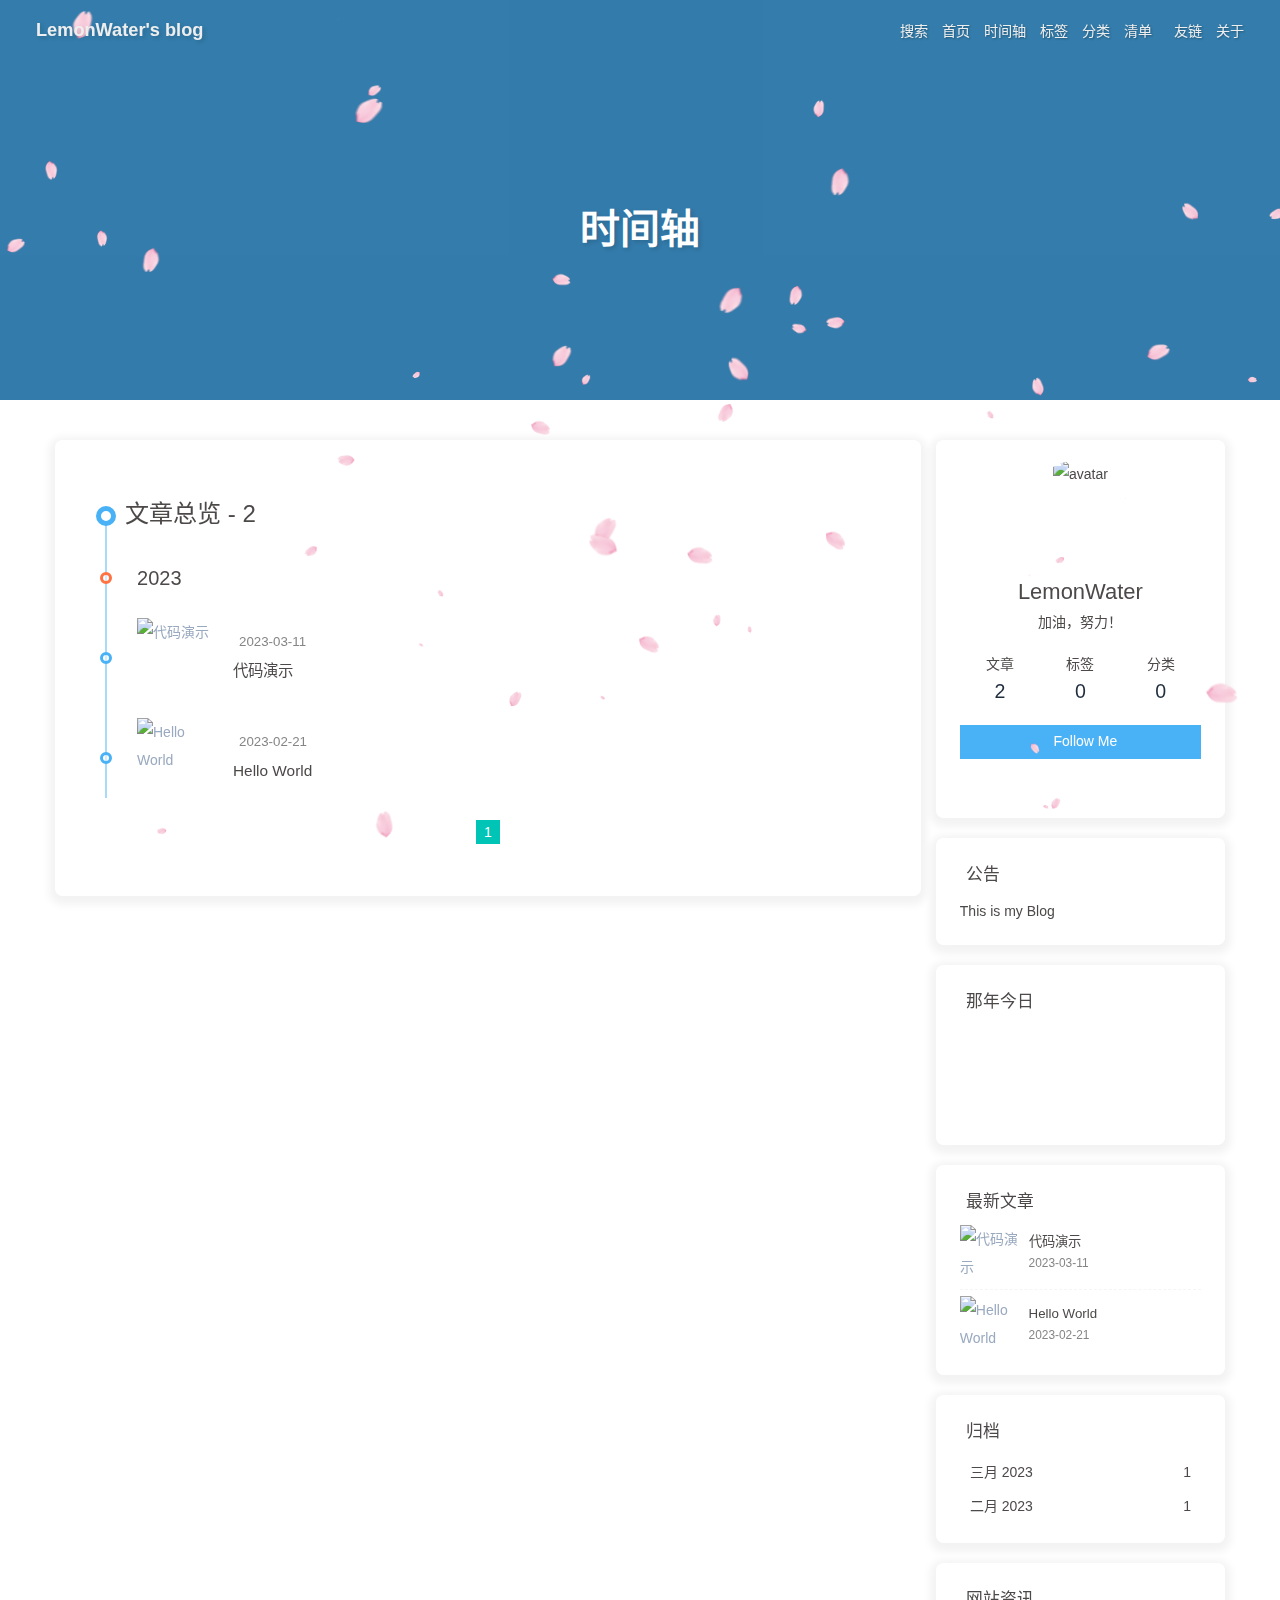
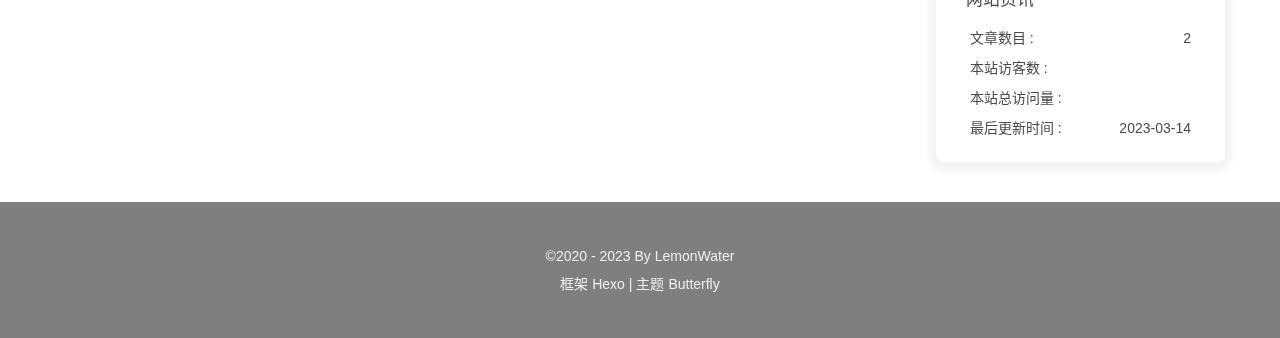
==== archives/index.html @ ee1ad78f "Site updated: 2023-03-14 20:33:27" ====
<!DOCTYPE html><html lang="zh-CN" data-theme="light"><head><meta charset="UTF-8"><meta http-equiv="X-UA-Compatible" content="IE=edge"><meta name="viewport" content="width=device-width, initial-scale=1.0, maximum-scale=1.0"><title>时间轴 | LemonWater's blog</title><meta name="author" content="LemonWater"><meta name="copyright" content="LemonWater"><meta name="format-detection" content="telephone=no"><meta name="theme-color" content="#ffffff"><meta name="description" content="加油，努力！">
<meta property="og:type" content="website">
<meta property="og:title" content="时间轴">
<meta property="og:url" content="http://example.com/archives/index.html">
<meta property="og:site_name" content="LemonWater&#39;s blog">
<meta property="og:description" content="加油，努力！">
<meta property="og:locale" content="zh_CN">
<meta property="og:image" content="https://s2.loli.net/2023/03/11/GRztFjUv95M413H.jpg">
<meta property="article:author" content="LemonWater">
<meta name="twitter:card" content="summary">
<meta name="twitter:image" content="https://s2.loli.net/2023/03/11/GRztFjUv95M413H.jpg"><link rel="shortcut icon" href="https://s2.loli.net/2023/03/11/NqYRMlEQOBkS3jZ.jpg"><link rel="canonical" href="http://example.com/archives/index.html"><link rel="preconnect" href="//cdn.jsdelivr.net"/><link rel="preconnect" href="//busuanzi.ibruce.info"/><link rel="stylesheet" href="/css/index.css"><link rel="stylesheet" href="https://cdn.jsdelivr.net/npm/@fortawesome/fontawesome-free/css/all.min.css" media="print" onload="this.media='all'"><link rel="stylesheet" href="https://cdn.jsdelivr.net/npm/@fancyapps/ui/dist/fancybox.min.css" media="print" onload="this.media='all'"><script>const GLOBAL_CONFIG = { 
  root: '/',
  algolia: undefined,
  localSearch: {"path":"/search.xml","preload":false,"languages":{"hits_empty":"找不到您查询的内容：${query}"}},
  translate: undefined,
  noticeOutdate: {"limitDay":500,"position":"top","messagePrev":"It has been","messageNext":"days since the last update, the content of the article may be outdated."},
  highlight: {"plugin":"highlighjs","highlightCopy":true,"highlightLang":true,"highlightHeightLimit":false},
  copy: {
    success: '复制成功',
    error: '复制错误',
    noSupport: '浏览器不支持'
  },
  relativeDate: {
    homepage: false,
    post: false
  },
  runtime: '',
  date_suffix: {
    just: '刚刚',
    min: '分钟前',
    hour: '小时前',
    day: '天前',
    month: '个月前'
  },
  copyright: undefined,
  lightbox: 'fancybox',
  Snackbar: undefined,
  source: {
    justifiedGallery: {
      js: 'https://cdn.jsdelivr.net/npm/flickr-justified-gallery/dist/fjGallery.min.js',
      css: 'https://cdn.jsdelivr.net/npm/flickr-justified-gallery/dist/fjGallery.min.css'
    }
  },
  isPhotoFigcaption: false,
  islazyload: false,
  isAnchor: false,
  percent: {
    toc: true,
    rightside: true,
  }
}</script><script id="config-diff">var GLOBAL_CONFIG_SITE = {
  title: '时间轴',
  isPost: false,
  isHome: false,
  isHighlightShrink: false,
  isToc: false,
  postUpdate: '2023-03-14 20:33:22'
}</script><noscript><style type="text/css">
  #nav {
    opacity: 1
  }
  .justified-gallery img {
    opacity: 1
  }

  #recent-posts time,
  #post-meta time {
    display: inline !important
  }
</style></noscript><script>(win=>{
    win.saveToLocal = {
      set: function setWithExpiry(key, value, ttl) {
        if (ttl === 0) return
        const now = new Date()
        const expiryDay = ttl * 86400000
        const item = {
          value: value,
          expiry: now.getTime() + expiryDay,
        }
        localStorage.setItem(key, JSON.stringify(item))
      },

      get: function getWithExpiry(key) {
        const itemStr = localStorage.getItem(key)

        if (!itemStr) {
          return undefined
        }
        const item = JSON.parse(itemStr)
        const now = new Date()

        if (now.getTime() > item.expiry) {
          localStorage.removeItem(key)
          return undefined
        }
        return item.value
      }
    }
  
    win.getScript = url => new Promise((resolve, reject) => {
      const script = document.createElement('script')
      script.src = url
      script.async = true
      script.onerror = reject
      script.onload = script.onreadystatechange = function() {
        const loadState = this.readyState
        if (loadState && loadState !== 'loaded' && loadState !== 'complete') return
        script.onload = script.onreadystatechange = null
        resolve()
      }
      document.head.appendChild(script)
    })
  
    win.getCSS = (url,id = false) => new Promise((resolve, reject) => {
      const link = document.createElement('link')
      link.rel = 'stylesheet'
      link.href = url
      if (id) link.id = id
      link.onerror = reject
      link.onload = link.onreadystatechange = function() {
        const loadState = this.readyState
        if (loadState && loadState !== 'loaded' && loadState !== 'complete') return
        link.onload = link.onreadystatechange = null
        resolve()
      }
      document.head.appendChild(link)
    })
  
      win.activateDarkMode = function () {
        document.documentElement.setAttribute('data-theme', 'dark')
        if (document.querySelector('meta[name="theme-color"]') !== null) {
          document.querySelector('meta[name="theme-color"]').setAttribute('content', '#0d0d0d')
        }
      }
      win.activateLightMode = function () {
        document.documentElement.setAttribute('data-theme', 'light')
        if (document.querySelector('meta[name="theme-color"]') !== null) {
          document.querySelector('meta[name="theme-color"]').setAttribute('content', '#ffffff')
        }
      }
      const t = saveToLocal.get('theme')
    
          if (t === 'dark') activateDarkMode()
          else if (t === 'light') activateLightMode()
        
      const asideStatus = saveToLocal.get('aside-status')
      if (asideStatus !== undefined) {
        if (asideStatus === 'hide') {
          document.documentElement.classList.add('hide-aside')
        } else {
          document.documentElement.classList.remove('hide-aside')
        }
      }
    
    const detectApple = () => {
      if(/iPad|iPhone|iPod|Macintosh/.test(navigator.userAgent)){
        document.documentElement.classList.add('apple')
      }
    }
    detectApple()
    })(window)</script><link rel="stylesheet" href="/css/color.css" /><link rel="stylesheet" href="/css/index_background.css" /><!-- hexo injector head_end start --><link rel="stylesheet" href="https://cdn.jsdelivr.net/npm/swiper/swiper-bundle.min.css"><link rel="stylesheet" href="https://cdn.jsdelivr.net/gh/Zfour/Butterfly-card-history/baiduhistory/css/main.css"><!-- hexo injector head_end end --><meta name="generator" content="Hexo 6.3.0"></head><body><div id="loading-box" onclick="document.getElementById(&quot;loading-box&quot;).classList.add(&quot;loaded&quot;)"><div class="loading-bg"><div class="loading-img"></div><div class="loading-image-dot"></div></div></div><script>const preloader = {
  endLoading: () => {
    document.body.style.overflow = 'auto';
    document.getElementById('loading-box').classList.add("loaded")
  },
  initLoading: () => {
    document.body.style.overflow = '';
    document.getElementById('loading-box').classList.remove("loaded")

  }
}
window.addEventListener('load',()=> { preloader.endLoading() })

if (true) {
  document.addEventListener('pjax:send', () => { preloader.initLoading() })
  document.addEventListener('pjax:complete', () => { preloader.endLoading() })
}</script><link rel="stylesheet" href="/css/progress_bar.css"/><script src="https://cdn.jsdelivr.net/npm/pace-js/pace.min.js"></script><div id="web_bg"></div><div id="sidebar"><div id="menu-mask"></div><div id="sidebar-menus"><div class="avatar-img is-center"><img src="/img/loading.gif" data-original="https://s2.loli.net/2023/03/11/GRztFjUv95M413H.jpg" onerror="onerror=null;src='/img/friend_404.gif'" alt="avatar"/></div><div class="sidebar-site-data site-data is-center"><a href="/archives/"><div class="headline">文章</div><div class="length-num">2</div></a><a href="/tags/"><div class="headline">标签</div><div class="length-num">0</div></a><a href="/categories/"><div class="headline">分类</div><div class="length-num">0</div></a></div><hr/><div class="menus_items"><div class="menus_item"><a class="site-page" href="/"><i class="fa-fw fas fa-home"></i><span> 首页</span></a></div><div class="menus_item"><a class="site-page" href="/archives/"><i class="fa-fw fas fa-archive"></i><span> 时间轴</span></a></div><div class="menus_item"><a class="site-page" href="/tags/"><i class="fa-fw fas fa-tags"></i><span> 标签</span></a></div><div class="menus_item"><a class="site-page" href="/categories/"><i class="fa-fw fas fa-folder-open"></i><span> 分类</span></a></div><div class="menus_item"><a class="site-page group" href="javascript:void(0);"><i class="fa-fw fas fa-list"></i><span> 清单</span><i class="fas fa-chevron-down"></i></a><ul class="menus_item_child"><li><a class="site-page child" href="/music/"><i class="fa-fw fas fa-music"></i><span> 音乐</span></a></li><li><a class="site-page child" href="/movies/"><i class="fa-fw fas fa-video"></i><span> 电影</span></a></li></ul></div><div class="menus_item"><a class="site-page" href="/link/"><i class="fa-fw fas fa-link"></i><span> 友链</span></a></div><div class="menus_item"><a class="site-page" href="/about/"><i class="fa-fw fas fa-heart"></i><span> 关于</span></a></div></div></div></div><div class="page" id="body-wrap"><header class="not-home-page" id="page-header" style="background-image: url('https://s2.loli.net/2023/03/13/H17bUofAsV5SyQ4.jpg')"><nav id="nav"><span id="blog-info"><a href="/" title="LemonWater's blog"><span class="site-name">LemonWater's blog</span></a></span><div id="menus"><div id="search-button"><a class="site-page social-icon search" href="javascript:void(0);"><i class="fas fa-search fa-fw"></i><span> 搜索</span></a></div><div class="menus_items"><div class="menus_item"><a class="site-page" href="/"><i class="fa-fw fas fa-home"></i><span> 首页</span></a></div><div class="menus_item"><a class="site-page" href="/archives/"><i class="fa-fw fas fa-archive"></i><span> 时间轴</span></a></div><div class="menus_item"><a class="site-page" href="/tags/"><i class="fa-fw fas fa-tags"></i><span> 标签</span></a></div><div class="menus_item"><a class="site-page" href="/categories/"><i class="fa-fw fas fa-folder-open"></i><span> 分类</span></a></div><div class="menus_item"><a class="site-page group" href="javascript:void(0);"><i class="fa-fw fas fa-list"></i><span> 清单</span><i class="fas fa-chevron-down"></i></a><ul class="menus_item_child"><li><a class="site-page child" href="/music/"><i class="fa-fw fas fa-music"></i><span> 音乐</span></a></li><li><a class="site-page child" href="/movies/"><i class="fa-fw fas fa-video"></i><span> 电影</span></a></li></ul></div><div class="menus_item"><a class="site-page" href="/link/"><i class="fa-fw fas fa-link"></i><span> 友链</span></a></div><div class="menus_item"><a class="site-page" href="/about/"><i class="fa-fw fas fa-heart"></i><span> 关于</span></a></div></div><div id="toggle-menu"><a class="site-page" href="javascript:void(0);"><i class="fas fa-bars fa-fw"></i></a></div></div></nav><div id="page-site-info"><h1 id="site-title">时间轴</h1></div></header><main class="layout" id="content-inner"><div id="archive"><div class="article-sort-title">文章总览 - 2</div><div class="article-sort"><div class="article-sort-item year">2023</div><div class="article-sort-item"><a class="article-sort-item-img" href="/posts/30627.html" title="代码演示"><img src="/img/loading.gif" data-original="https://s2.loli.net/2023/03/11/Vba7JBNZPFupHmO.jpg" alt="代码演示" onerror="this.onerror=null;this.src='/img/404.jpg'"></a><div class="article-sort-item-info"><div class="article-sort-item-time"><i class="far fa-calendar-alt"></i><time class="post-meta-date-created" datetime="2023-03-11T03:22:00.000Z" title="发表于 2023-03-11 11:22:00">2023-03-11</time></div><a class="article-sort-item-title" href="/posts/30627.html" title="代码演示">代码演示</a></div></div><div class="article-sort-item"><a class="article-sort-item-img" href="/posts/16107.html" title="Hello World"><img src="/img/loading.gif" data-original="https://s2.loli.net/2023/03/11/gYubWI9ankK5l7m.jpg" alt="Hello World" onerror="this.onerror=null;this.src='/img/404.jpg'"></a><div class="article-sort-item-info"><div class="article-sort-item-time"><i class="far fa-calendar-alt"></i><time class="post-meta-date-created" datetime="2023-02-21T08:15:28.164Z" title="发表于 2023-02-21 16:15:28">2023-02-21</time></div><a class="article-sort-item-title" href="/posts/16107.html" title="Hello World">Hello World</a></div></div></div><nav id="pagination"><div class="pagination"><span class="page-number current">1</span></div></nav></div><div class="aside-content" id="aside-content"><div class="card-widget card-info"><div class="is-center"><div class="avatar-img"><img src="/img/loading.gif" data-original="https://s2.loli.net/2023/03/11/GRztFjUv95M413H.jpg" onerror="this.onerror=null;this.src='/img/friend_404.gif'" alt="avatar"/></div><div class="author-info__name">LemonWater</div><div class="author-info__description">加油，努力！</div></div><div class="card-info-data site-data is-center"><a href="/archives/"><div class="headline">文章</div><div class="length-num">2</div></a><a href="/tags/"><div class="headline">标签</div><div class="length-num">0</div></a><a href="/categories/"><div class="headline">分类</div><div class="length-num">0</div></a></div><a id="card-info-btn" target="_blank" rel="noopener" href="https://github.com/xxxxxx"><i class="fab fa-github"></i><span>Follow Me</span></a><div class="card-info-social-icons is-center"><a class="social-icon" href="https://github.com/constown" target="_blank" title="Github"><i class="fab fa-github"></i></a><a class="social-icon" href="mailto:xxxxxx@gmail.com" target="_blank" title="Email"><i class="fas fa-envelope"></i></a><a class="social-icon" href="/blog.juanertu.con" target="_blank" title="博客"><i class="fas fa-algolia"></i></a></div></div><div class="card-widget card-announcement"><div class="item-headline"><i class="fas fa-bullhorn fa-shake"></i><span>公告</span></div><div class="announcement_content">This is my Blog</div></div><div class="sticky_layout"><div class="card-widget card-recent-post"><div class="item-headline"><i class="fas fa-history"></i><span>最新文章</span></div><div class="aside-list"><div class="aside-list-item"><a class="thumbnail" href="/posts/30627.html" title="代码演示"><img src="/img/loading.gif" data-original="https://s2.loli.net/2023/03/11/Vba7JBNZPFupHmO.jpg" onerror="this.onerror=null;this.src='/img/404.jpg'" alt="代码演示"/></a><div class="content"><a class="title" href="/posts/30627.html" title="代码演示">代码演示</a><time datetime="2023-03-11T03:22:00.000Z" title="发表于 2023-03-11 11:22:00">2023-03-11</time></div></div><div class="aside-list-item"><a class="thumbnail" href="/posts/16107.html" title="Hello World"><img src="/img/loading.gif" data-original="https://s2.loli.net/2023/03/11/gYubWI9ankK5l7m.jpg" onerror="this.onerror=null;this.src='/img/404.jpg'" alt="Hello World"/></a><div class="content"><a class="title" href="/posts/16107.html" title="Hello World">Hello World</a><time datetime="2023-02-21T08:15:28.164Z" title="发表于 2023-02-21 16:15:28">2023-02-21</time></div></div></div></div><div class="card-widget card-archives"><div class="item-headline"><i class="fas fa-archive"></i><span>归档</span></div><ul class="card-archive-list"><li class="card-archive-list-item"><a class="card-archive-list-link" href="/archives/2023/03/"><span class="card-archive-list-date">三月 2023</span><span class="card-archive-list-count">1</span></a></li><li class="card-archive-list-item"><a class="card-archive-list-link" href="/archives/2023/02/"><span class="card-archive-list-date">二月 2023</span><span class="card-archive-list-count">1</span></a></li></ul></div><div class="card-widget card-webinfo"><div class="item-headline"><i class="fas fa-chart-line"></i><span>网站资讯</span></div><div class="webinfo"><div class="webinfo-item"><div class="item-name">文章数目 :</div><div class="item-count">2</div></div><div class="webinfo-item"><div class="item-name">本站访客数 :</div><div class="item-count" id="busuanzi_value_site_uv"><i class="fa-solid fa-spinner fa-spin"></i></div></div><div class="webinfo-item"><div class="item-name">本站总访问量 :</div><div class="item-count" id="busuanzi_value_site_pv"><i class="fa-solid fa-spinner fa-spin"></i></div></div><div class="webinfo-item"><div class="item-name">最后更新时间 :</div><div class="item-count" id="last-push-date" data-lastPushDate="2023-03-14T12:33:22.716Z"><i class="fa-solid fa-spinner fa-spin"></i></div></div></div></div></div></div></main><footer id="footer" style="background-image: url('https://s2.loli.net/2023/03/13/H17bUofAsV5SyQ4.jpg')"><div id="footer-wrap"><div class="copyright">&copy;2020 - 2023 By LemonWater</div><div class="framework-info"><span>框架 </span><a target="_blank" rel="noopener" href="https://hexo.io">Hexo</a><span class="footer-separator">|</span><span>主题 </span><a target="_blank" rel="noopener" href="https://github.com/jerryc127/hexo-theme-butterfly">Butterfly</a></div></div></footer></div><div id="rightside"><div id="rightside-config-hide"><button id="darkmode" type="button" title="浅色和深色模式转换"><i class="fas fa-adjust"></i></button><button id="hide-aside-btn" type="button" title="单栏和双栏切换"><i class="fas fa-arrows-alt-h"></i></button></div><div id="rightside-config-show"><button id="rightside_config" type="button" title="设置"><i class="fas fa-cog fa-spin"></i></button><button id="go-up" type="button" title="回到顶部"><span class="scroll-percent"></span><i class="fas fa-arrow-up"></i></button></div></div><div><script src="/js/utils.js"></script><script src="/js/main.js"></script><script src="https://cdn.jsdelivr.net/npm/@fancyapps/ui/dist/fancybox.umd.min.js"></script><div class="js-pjax"></div><script src="/js/sakura.js"></script><script id="click-show-text" src="https://cdn.jsdelivr.net/npm/butterfly-extsrc/dist/click-show-text.min.js" data-mobile="true" data-text="I,LOVE,YOU" data-fontsize="15px" data-random="true" async="async"></script><script src="https://cdn.jsdelivr.net/npm/pjax/pjax.min.js"></script><script>let pjaxSelectors = ["head > title","#config-diff","#body-wrap","#rightside-config-hide","#rightside-config-show",".js-pjax"]

var pjax = new Pjax({
  elements: 'a:not([target="_blank"])',
  selectors: pjaxSelectors,
  cacheBust: false,
  analytics: false,
  scrollRestoration: false
})

document.addEventListener('pjax:send', function () {

  // removeEventListener scroll 
  window.tocScrollFn && window.removeEventListener('scroll', window.tocScrollFn)
  window.scrollCollect && window.removeEventListener('scroll', scrollCollect)

  document.getElementById('rightside').style.cssText = "opacity: ''; transform: ''"
  
  if (window.aplayers) {
    for (let i = 0; i < window.aplayers.length; i++) {
      if (!window.aplayers[i].options.fixed) {
        window.aplayers[i].destroy()
      }
    }
  }

  typeof typed === 'object' && typed.destroy()

  //reset readmode
  const $bodyClassList = document.body.classList
  $bodyClassList.contains('read-mode') && $bodyClassList.remove('read-mode')

  typeof disqusjs === 'object' && disqusjs.destroy()
})

document.addEventListener('pjax:complete', function () {
  window.refreshFn()

  document.querySelectorAll('script[data-pjax]').forEach(item => {
    const newScript = document.createElement('script')
    const content = item.text || item.textContent || item.innerHTML || ""
    Array.from(item.attributes).forEach(attr => newScript.setAttribute(attr.name, attr.value))
    newScript.appendChild(document.createTextNode(content))
    item.parentNode.replaceChild(newScript, item)
  })

  GLOBAL_CONFIG.islazyload && window.lazyLoadInstance.update()

  typeof chatBtnFn === 'function' && chatBtnFn()
  typeof panguInit === 'function' && panguInit()

  // google analytics
  typeof gtag === 'function' && gtag('config', '', {'page_path': window.location.pathname});

  // baidu analytics
  typeof _hmt === 'object' && _hmt.push(['_trackPageview',window.location.pathname]);

  typeof loadMeting === 'function' && document.getElementsByClassName('aplayer').length && loadMeting()

  // prismjs
  typeof Prism === 'object' && Prism.highlightAll()
})

document.addEventListener('pjax:error', (e) => {
  if (e.request.status === 404) {
    pjax.loadUrl('/404.html')
  }
})</script><script async data-pjax src="//busuanzi.ibruce.info/busuanzi/2.3/busuanzi.pure.mini.js"></script></div><div id="local-search"><div class="search-dialog"><nav class="search-nav"><span class="search-dialog-title">搜索</span><span id="loading-status"></span><button class="search-close-button"><i class="fas fa-times"></i></button></nav><div class="is-center" id="loading-database"><i class="fas fa-spinner fa-pulse"></i><span>  数据库加载中</span></div><div class="search-wrap"><div id="local-search-input"><div class="local-search-box"><input class="local-search-box--input" placeholder="搜索文章" type="text"/></div></div><hr/><div id="local-search-results"></div></div></div><div id="search-mask"></div><script src="/js/search/local-search.js"></script></div><!-- hexo injector body_end start --><script data-pjax>function history_calendar_injector_config(){
                var parent_div_git = document.getElementsByClassName('sticky_layout')[0];
                var item_html = '<div class="card-widget card-history"><div class="card-content"><div class="item-headline"><i class="fas fa-clock fa-spin"></i><span>那年今日</span></div><div id="history-baidu" style="height: 100px;overflow: hidden"><div class="history_swiper-container" id="history-container" style="width: 100%;height: 100%"><div class="swiper-wrapper" id="history_container_wrapper" style="height:20px"></div></div></div></div>';
                console.log('已挂载history_calendar')
                // parent_div_git.innerHTML=item_html+parent_div_git.innerHTML // 无报错，但不影响使用(支持pjax跳转)
                parent_div_git.insertAdjacentHTML("afterbegin",item_html) // 有报错，但不影响使用(支持pjax跳转)
            }if( document.getElementsByClassName('sticky_layout')[0] && (location.pathname ==='all'|| 'all' ==='all')){

            history_calendar_injector_config()
        } </script><script data-pjax  src="https://cdn.jsdelivr.net/npm/swiper/swiper-bundle.min.js"></script><script data-pjax src="https://cdn.jsdelivr.net/gh/Zfour/Butterfly-card-history/baiduhistory/js/main.js"></script><!-- hexo injector body_end end -->
        <style>
            [bg-lazy] {
                background-image: none !important;
                background-color: #eee !important;
            }
        </style>
        <script>
            window.imageLazyLoadSetting = {
                isSPA: false,
                preloadRatio: 1,
                processImages: null,
            };
        </script><script>window.addEventListener("load",function(){var t=/\.(gif|jpg|jpeg|tiff|png)$/i,r=/^data:image\/[a-z]+;base64,/;Array.prototype.slice.call(document.querySelectorAll("img[data-original]")).forEach(function(a){var e=a.parentNode;"A"===e.tagName&&(e.href.match(t)||e.href.match(r))&&(e.href=a.dataset.original)})});</script><script>!function(r){r.imageLazyLoadSetting.processImages=t;var e=r.imageLazyLoadSetting.isSPA,n=r.imageLazyLoadSetting.preloadRatio||1,c=a();function a(){var t=Array.prototype.slice.call(document.querySelectorAll("img[data-original]")),e=Array.prototype.slice.call(document.querySelectorAll("[bg-lazy]"));return t.concat(e)}function t(){e&&(c=a());for(var t,o=0;o<c.length;o++)0<=(t=(t=c[o]).getBoundingClientRect()).bottom&&0<=t.left&&t.top<=(r.innerHeight*n||document.documentElement.clientHeight*n)&&function(){var t,e,n,a,i=c[o];e=function(){c=c.filter(function(t){return i!==t}),r.imageLazyLoadSetting.onImageLoaded&&r.imageLazyLoadSetting.onImageLoaded(i)},(t=i).hasAttribute("bg-lazy")?(t.removeAttribute("bg-lazy"),e&&e()):(n=new Image,a=t.getAttribute("data-original"),n.onload=function(){t.src=a,t.removeAttribute("data-original"),e&&e()},t.src!==a&&(n.src=a))}()}function i(){clearTimeout(t.tId),t.tId=setTimeout(t,500)}t(),document.addEventListener("scroll",i),r.addEventListener("resize",i),r.addEventListener("orientationchange",i)}(this);</script></body></html>
---- css/color.css ----
/* 日间模式页面调整 */
[data-theme=light] {
    --card-bg: rgba(255,255,255,.5) !important; /* 全局背景调整 */
}

/* 夜间模式页面调整 */
[data-theme=dark] {
    --card-bg: rgba(26, 27, 29, .9) !important; /* 全局背景调整 */
    --btn-bg: #012c48 !important; /* 页面所有按钮夜间背景色 */
}
---- css/index_background.css ----
#web_bg {
    background: url(https://s2.loli.net/2023/03/11/IFojXucN7KA6dU9.jpg);
  /* 背景图像不重复 */
     background-repeat: no-repeat;
 /* 背景图像大小 */
     background-size: cover;
     color: white;
  }
---- css/progress_bar.css ----
.pace {
    -webkit-pointer-events: none;
    pointer-events: none;
    -webkit-user-select: none;
    -moz-user-select: none;
    user-select: none;
    z-index: 2000;
    position: fixed;
    margin: auto;
    top: 10px;
    left: 0;
    right: 0;
    height: 8px;
    border-radius: 8px;
    width: 4rem;
    background: #eaecf2;
    border: 1px #e3e8f7;
    overflow: hidden;
  }
  
  .pace-inactive .pace-progress {
    opacity: 0;
    transition: 0.3s ease-in;
  }
  
  .pace .pace-progress {
    -webkit-box-sizing: border-box;
    -moz-box-sizing: border-box;
    -ms-box-sizing: border-box;
    -o-box-sizing: border-box;
    box-sizing: border-box;
    -webkit-transform: translate3d(0, 0, 0);
    -moz-transform: translate3d(0, 0, 0);
    -ms-transform: translate3d(0, 0, 0);
    -o-transform: translate3d(0, 0, 0);
    transform: translate3d(0, 0, 0);
    max-width: 200px;
    position: absolute;
    z-index: 2000;
    display: block;
    top: 0;
    right: 100%;
    height: 100%;
    width: 100%;
    background: linear-gradient(-45deg, #ee7752, #e73c7e, #23a6d5, #23d5ab);
    animation: gradient 1.5s ease infinite;
    background-size: 200%;
  }
  
  .pace.pace-inactive {
    opacity: 0;
    transition: 0.3s;
    top: -8px;
  }
  @keyframes gradient {
    0% {
      background-position: 0% 50%;
    }
    50% {
      background-position: 100% 50%;
    }
    100% {
      background-position: 0% 50%;
    }
  }
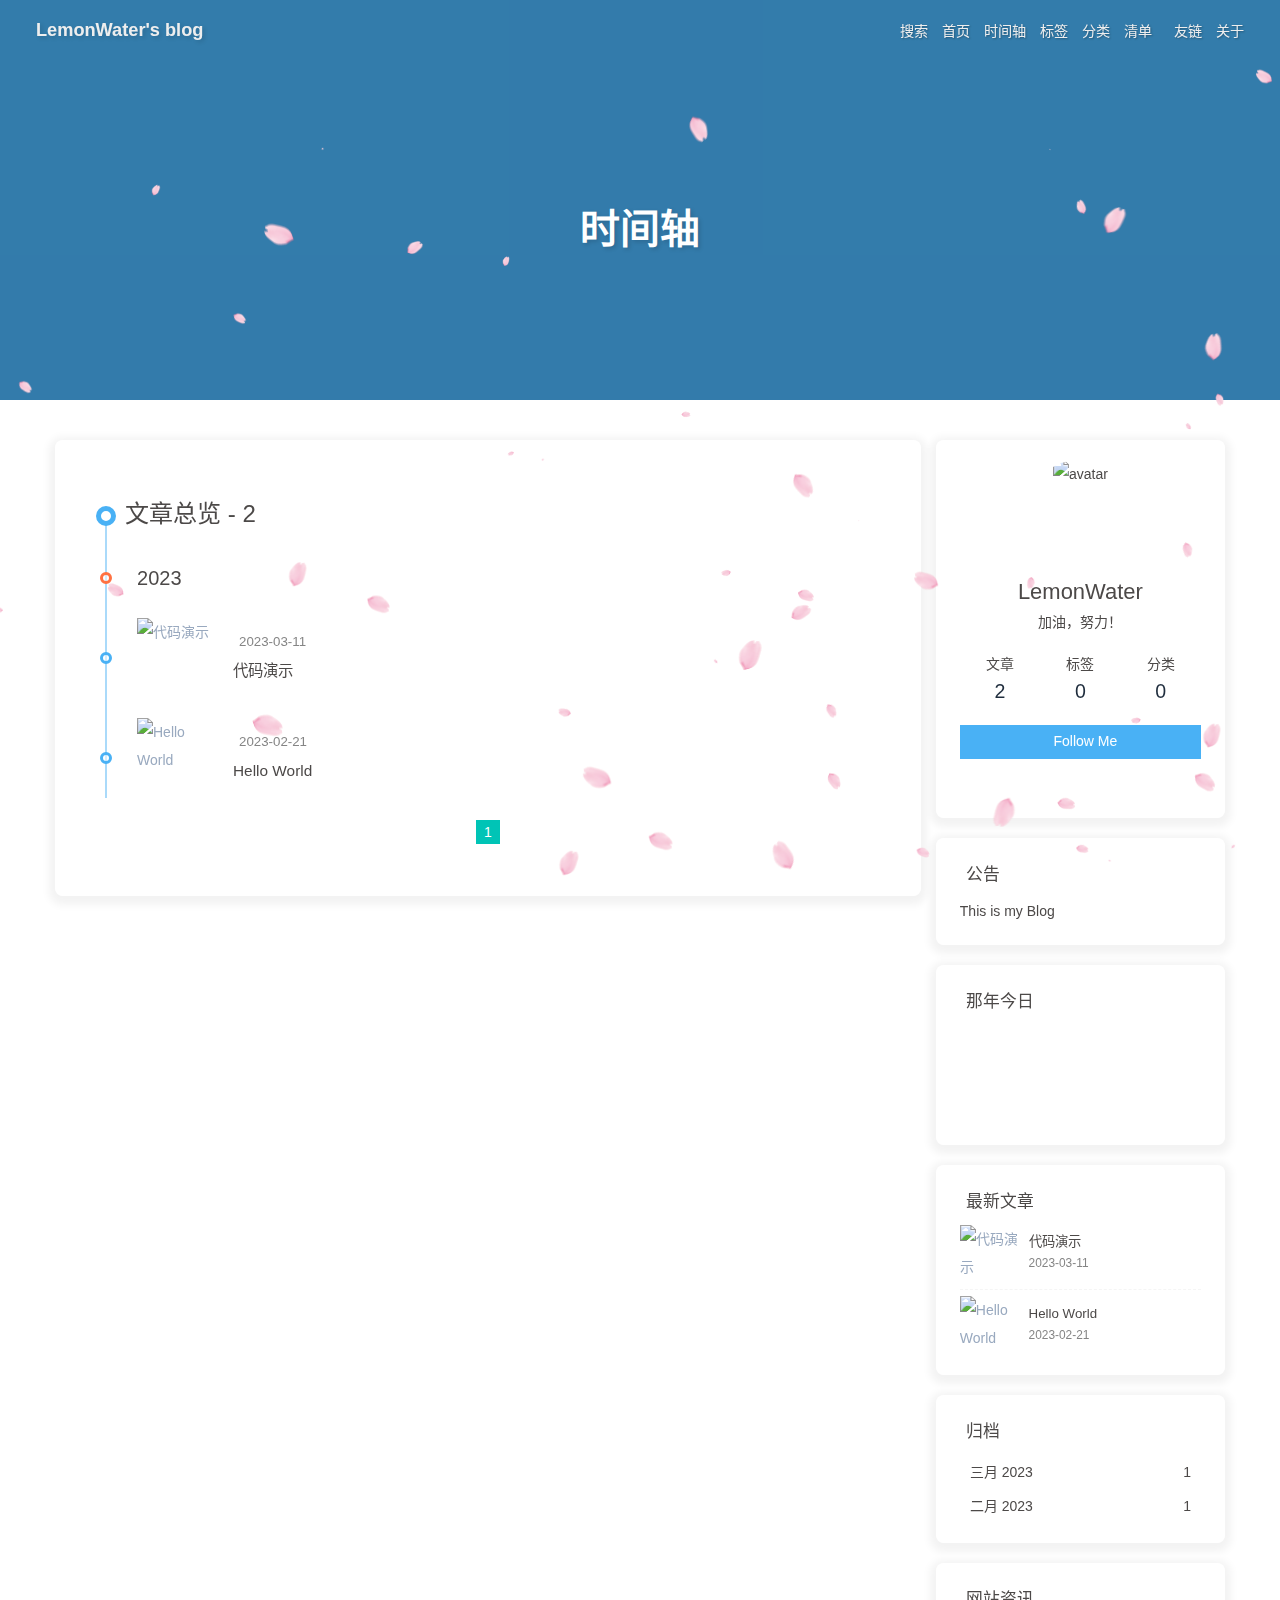
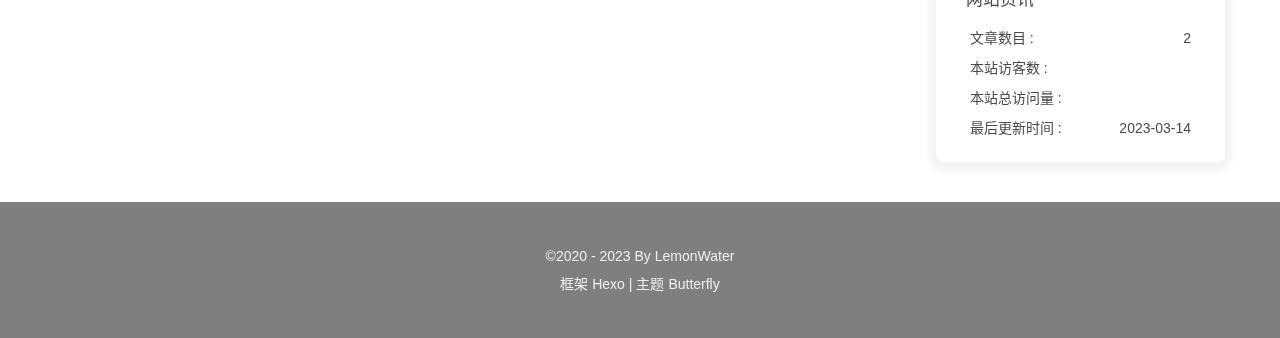
==== commit c158666d: "Site updated: 2023-03-14 20:35:03" ====
--- a/archives/index.html
+++ b/archives/index.html
@@ -54,7 +54,7 @@
   isHome: false,
   isHighlightShrink: false,
   isToc: false,
-  postUpdate: '2023-03-14 20:33:22'
+  postUpdate: '2023-03-14 20:34:59'
 }</script><noscript><style type="text/css">
   #nav {
     opacity: 1
@@ -174,7 +174,7 @@
 if (true) {
   document.addEventListener('pjax:send', () => { preloader.initLoading() })
   document.addEventListener('pjax:complete', () => { preloader.endLoading() })
-}</script><link rel="stylesheet" href="/css/progress_bar.css"/><script src="https://cdn.jsdelivr.net/npm/pace-js/pace.min.js"></script><div id="web_bg"></div><div id="sidebar"><div id="menu-mask"></div><div id="sidebar-menus"><div class="avatar-img is-center"><img src="/img/loading.gif" data-original="https://s2.loli.net/2023/03/11/GRztFjUv95M413H.jpg" onerror="onerror=null;src='/img/friend_404.gif'" alt="avatar"/></div><div class="sidebar-site-data site-data is-center"><a href="/archives/"><div class="headline">文章</div><div class="length-num">2</div></a><a href="/tags/"><div class="headline">标签</div><div class="length-num">0</div></a><a href="/categories/"><div class="headline">分类</div><div class="length-num">0</div></a></div><hr/><div class="menus_items"><div class="menus_item"><a class="site-page" href="/"><i class="fa-fw fas fa-home"></i><span> 首页</span></a></div><div class="menus_item"><a class="site-page" href="/archives/"><i class="fa-fw fas fa-archive"></i><span> 时间轴</span></a></div><div class="menus_item"><a class="site-page" href="/tags/"><i class="fa-fw fas fa-tags"></i><span> 标签</span></a></div><div class="menus_item"><a class="site-page" href="/categories/"><i class="fa-fw fas fa-folder-open"></i><span> 分类</span></a></div><div class="menus_item"><a class="site-page group" href="javascript:void(0);"><i class="fa-fw fas fa-list"></i><span> 清单</span><i class="fas fa-chevron-down"></i></a><ul class="menus_item_child"><li><a class="site-page child" href="/music/"><i class="fa-fw fas fa-music"></i><span> 音乐</span></a></li><li><a class="site-page child" href="/movies/"><i class="fa-fw fas fa-video"></i><span> 电影</span></a></li></ul></div><div class="menus_item"><a class="site-page" href="/link/"><i class="fa-fw fas fa-link"></i><span> 友链</span></a></div><div class="menus_item"><a class="site-page" href="/about/"><i class="fa-fw fas fa-heart"></i><span> 关于</span></a></div></div></div></div><div class="page" id="body-wrap"><header class="not-home-page" id="page-header" style="background-image: url('https://s2.loli.net/2023/03/13/H17bUofAsV5SyQ4.jpg')"><nav id="nav"><span id="blog-info"><a href="/" title="LemonWater's blog"><span class="site-name">LemonWater's blog</span></a></span><div id="menus"><div id="search-button"><a class="site-page social-icon search" href="javascript:void(0);"><i class="fas fa-search fa-fw"></i><span> 搜索</span></a></div><div class="menus_items"><div class="menus_item"><a class="site-page" href="/"><i class="fa-fw fas fa-home"></i><span> 首页</span></a></div><div class="menus_item"><a class="site-page" href="/archives/"><i class="fa-fw fas fa-archive"></i><span> 时间轴</span></a></div><div class="menus_item"><a class="site-page" href="/tags/"><i class="fa-fw fas fa-tags"></i><span> 标签</span></a></div><div class="menus_item"><a class="site-page" href="/categories/"><i class="fa-fw fas fa-folder-open"></i><span> 分类</span></a></div><div class="menus_item"><a class="site-page group" href="javascript:void(0);"><i class="fa-fw fas fa-list"></i><span> 清单</span><i class="fas fa-chevron-down"></i></a><ul class="menus_item_child"><li><a class="site-page child" href="/music/"><i class="fa-fw fas fa-music"></i><span> 音乐</span></a></li><li><a class="site-page child" href="/movies/"><i class="fa-fw fas fa-video"></i><span> 电影</span></a></li></ul></div><div class="menus_item"><a class="site-page" href="/link/"><i class="fa-fw fas fa-link"></i><span> 友链</span></a></div><div class="menus_item"><a class="site-page" href="/about/"><i class="fa-fw fas fa-heart"></i><span> 关于</span></a></div></div><div id="toggle-menu"><a class="site-page" href="javascript:void(0);"><i class="fas fa-bars fa-fw"></i></a></div></div></nav><div id="page-site-info"><h1 id="site-title">时间轴</h1></div></header><main class="layout" id="content-inner"><div id="archive"><div class="article-sort-title">文章总览 - 2</div><div class="article-sort"><div class="article-sort-item year">2023</div><div class="article-sort-item"><a class="article-sort-item-img" href="/posts/30627.html" title="代码演示"><img src="/img/loading.gif" data-original="https://s2.loli.net/2023/03/11/Vba7JBNZPFupHmO.jpg" alt="代码演示" onerror="this.onerror=null;this.src='/img/404.jpg'"></a><div class="article-sort-item-info"><div class="article-sort-item-time"><i class="far fa-calendar-alt"></i><time class="post-meta-date-created" datetime="2023-03-11T03:22:00.000Z" title="发表于 2023-03-11 11:22:00">2023-03-11</time></div><a class="article-sort-item-title" href="/posts/30627.html" title="代码演示">代码演示</a></div></div><div class="article-sort-item"><a class="article-sort-item-img" href="/posts/16107.html" title="Hello World"><img src="/img/loading.gif" data-original="https://s2.loli.net/2023/03/11/gYubWI9ankK5l7m.jpg" alt="Hello World" onerror="this.onerror=null;this.src='/img/404.jpg'"></a><div class="article-sort-item-info"><div class="article-sort-item-time"><i class="far fa-calendar-alt"></i><time class="post-meta-date-created" datetime="2023-02-21T08:15:28.164Z" title="发表于 2023-02-21 16:15:28">2023-02-21</time></div><a class="article-sort-item-title" href="/posts/16107.html" title="Hello World">Hello World</a></div></div></div><nav id="pagination"><div class="pagination"><span class="page-number current">1</span></div></nav></div><div class="aside-content" id="aside-content"><div class="card-widget card-info"><div class="is-center"><div class="avatar-img"><img src="/img/loading.gif" data-original="https://s2.loli.net/2023/03/11/GRztFjUv95M413H.jpg" onerror="this.onerror=null;this.src='/img/friend_404.gif'" alt="avatar"/></div><div class="author-info__name">LemonWater</div><div class="author-info__description">加油，努力！</div></div><div class="card-info-data site-data is-center"><a href="/archives/"><div class="headline">文章</div><div class="length-num">2</div></a><a href="/tags/"><div class="headline">标签</div><div class="length-num">0</div></a><a href="/categories/"><div class="headline">分类</div><div class="length-num">0</div></a></div><a id="card-info-btn" target="_blank" rel="noopener" href="https://github.com/xxxxxx"><i class="fab fa-github"></i><span>Follow Me</span></a><div class="card-info-social-icons is-center"><a class="social-icon" href="https://github.com/constown" target="_blank" title="Github"><i class="fab fa-github"></i></a><a class="social-icon" href="mailto:xxxxxx@gmail.com" target="_blank" title="Email"><i class="fas fa-envelope"></i></a><a class="social-icon" href="/blog.juanertu.con" target="_blank" title="博客"><i class="fas fa-algolia"></i></a></div></div><div class="card-widget card-announcement"><div class="item-headline"><i class="fas fa-bullhorn fa-shake"></i><span>公告</span></div><div class="announcement_content">This is my Blog</div></div><div class="sticky_layout"><div class="card-widget card-recent-post"><div class="item-headline"><i class="fas fa-history"></i><span>最新文章</span></div><div class="aside-list"><div class="aside-list-item"><a class="thumbnail" href="/posts/30627.html" title="代码演示"><img src="/img/loading.gif" data-original="https://s2.loli.net/2023/03/11/Vba7JBNZPFupHmO.jpg" onerror="this.onerror=null;this.src='/img/404.jpg'" alt="代码演示"/></a><div class="content"><a class="title" href="/posts/30627.html" title="代码演示">代码演示</a><time datetime="2023-03-11T03:22:00.000Z" title="发表于 2023-03-11 11:22:00">2023-03-11</time></div></div><div class="aside-list-item"><a class="thumbnail" href="/posts/16107.html" title="Hello World"><img src="/img/loading.gif" data-original="https://s2.loli.net/2023/03/11/gYubWI9ankK5l7m.jpg" onerror="this.onerror=null;this.src='/img/404.jpg'" alt="Hello World"/></a><div class="content"><a class="title" href="/posts/16107.html" title="Hello World">Hello World</a><time datetime="2023-02-21T08:15:28.164Z" title="发表于 2023-02-21 16:15:28">2023-02-21</time></div></div></div></div><div class="card-widget card-archives"><div class="item-headline"><i class="fas fa-archive"></i><span>归档</span></div><ul class="card-archive-list"><li class="card-archive-list-item"><a class="card-archive-list-link" href="/archives/2023/03/"><span class="card-archive-list-date">三月 2023</span><span class="card-archive-list-count">1</span></a></li><li class="card-archive-list-item"><a class="card-archive-list-link" href="/archives/2023/02/"><span class="card-archive-list-date">二月 2023</span><span class="card-archive-list-count">1</span></a></li></ul></div><div class="card-widget card-webinfo"><div class="item-headline"><i class="fas fa-chart-line"></i><span>网站资讯</span></div><div class="webinfo"><div class="webinfo-item"><div class="item-name">文章数目 :</div><div class="item-count">2</div></div><div class="webinfo-item"><div class="item-name">本站访客数 :</div><div class="item-count" id="busuanzi_value_site_uv"><i class="fa-solid fa-spinner fa-spin"></i></div></div><div class="webinfo-item"><div class="item-name">本站总访问量 :</div><div class="item-count" id="busuanzi_value_site_pv"><i class="fa-solid fa-spinner fa-spin"></i></div></div><div class="webinfo-item"><div class="item-name">最后更新时间 :</div><div class="item-count" id="last-push-date" data-lastPushDate="2023-03-14T12:33:22.716Z"><i class="fa-solid fa-spinner fa-spin"></i></div></div></div></div></div></div></main><footer id="footer" style="background-image: url('https://s2.loli.net/2023/03/13/H17bUofAsV5SyQ4.jpg')"><div id="footer-wrap"><div class="copyright">&copy;2020 - 2023 By LemonWater</div><div class="framework-info"><span>框架 </span><a target="_blank" rel="noopener" href="https://hexo.io">Hexo</a><span class="footer-separator">|</span><span>主题 </span><a target="_blank" rel="noopener" href="https://github.com/jerryc127/hexo-theme-butterfly">Butterfly</a></div></div></footer></div><div id="rightside"><div id="rightside-config-hide"><button id="darkmode" type="button" title="浅色和深色模式转换"><i class="fas fa-adjust"></i></button><button id="hide-aside-btn" type="button" title="单栏和双栏切换"><i class="fas fa-arrows-alt-h"></i></button></div><div id="rightside-config-show"><button id="rightside_config" type="button" title="设置"><i class="fas fa-cog fa-spin"></i></button><button id="go-up" type="button" title="回到顶部"><span class="scroll-percent"></span><i class="fas fa-arrow-up"></i></button></div></div><div><script src="/js/utils.js"></script><script src="/js/main.js"></script><script src="https://cdn.jsdelivr.net/npm/@fancyapps/ui/dist/fancybox.umd.min.js"></script><div class="js-pjax"></div><script src="/js/sakura.js"></script><script id="click-show-text" src="https://cdn.jsdelivr.net/npm/butterfly-extsrc/dist/click-show-text.min.js" data-mobile="true" data-text="I,LOVE,YOU" data-fontsize="15px" data-random="true" async="async"></script><script src="https://cdn.jsdelivr.net/npm/pjax/pjax.min.js"></script><script>let pjaxSelectors = ["head > title","#config-diff","#body-wrap","#rightside-config-hide","#rightside-config-show",".js-pjax"]
+}</script><link rel="stylesheet" href="/css/progress_bar.css"/><script src="https://cdn.jsdelivr.net/npm/pace-js/pace.min.js"></script><div id="web_bg"></div><div id="sidebar"><div id="menu-mask"></div><div id="sidebar-menus"><div class="avatar-img is-center"><img src="/img/loading.gif" data-original="https://s2.loli.net/2023/03/11/GRztFjUv95M413H.jpg" onerror="onerror=null;src='/img/friend_404.gif'" alt="avatar"/></div><div class="sidebar-site-data site-data is-center"><a href="/archives/"><div class="headline">文章</div><div class="length-num">2</div></a><a href="/tags/"><div class="headline">标签</div><div class="length-num">0</div></a><a href="/categories/"><div class="headline">分类</div><div class="length-num">0</div></a></div><hr/><div class="menus_items"><div class="menus_item"><a class="site-page" href="/"><i class="fa-fw fas fa-home"></i><span> 首页</span></a></div><div class="menus_item"><a class="site-page" href="/archives/"><i class="fa-fw fas fa-archive"></i><span> 时间轴</span></a></div><div class="menus_item"><a class="site-page" href="/tags/"><i class="fa-fw fas fa-tags"></i><span> 标签</span></a></div><div class="menus_item"><a class="site-page" href="/categories/"><i class="fa-fw fas fa-folder-open"></i><span> 分类</span></a></div><div class="menus_item"><a class="site-page group" href="javascript:void(0);"><i class="fa-fw fas fa-list"></i><span> 清单</span><i class="fas fa-chevron-down"></i></a><ul class="menus_item_child"><li><a class="site-page child" href="/music/"><i class="fa-fw fas fa-music"></i><span> 音乐</span></a></li><li><a class="site-page child" href="/movies/"><i class="fa-fw fas fa-video"></i><span> 电影</span></a></li></ul></div><div class="menus_item"><a class="site-page" href="/link/"><i class="fa-fw fas fa-link"></i><span> 友链</span></a></div><div class="menus_item"><a class="site-page" href="/about/"><i class="fa-fw fas fa-heart"></i><span> 关于</span></a></div></div></div></div><div class="page" id="body-wrap"><header class="not-home-page" id="page-header" style="background-image: url('https://s2.loli.net/2023/03/13/H17bUofAsV5SyQ4.jpg')"><nav id="nav"><span id="blog-info"><a href="/" title="LemonWater's blog"><span class="site-name">LemonWater's blog</span></a></span><div id="menus"><div id="search-button"><a class="site-page social-icon search" href="javascript:void(0);"><i class="fas fa-search fa-fw"></i><span> 搜索</span></a></div><div class="menus_items"><div class="menus_item"><a class="site-page" href="/"><i class="fa-fw fas fa-home"></i><span> 首页</span></a></div><div class="menus_item"><a class="site-page" href="/archives/"><i class="fa-fw fas fa-archive"></i><span> 时间轴</span></a></div><div class="menus_item"><a class="site-page" href="/tags/"><i class="fa-fw fas fa-tags"></i><span> 标签</span></a></div><div class="menus_item"><a class="site-page" href="/categories/"><i class="fa-fw fas fa-folder-open"></i><span> 分类</span></a></div><div class="menus_item"><a class="site-page group" href="javascript:void(0);"><i class="fa-fw fas fa-list"></i><span> 清单</span><i class="fas fa-chevron-down"></i></a><ul class="menus_item_child"><li><a class="site-page child" href="/music/"><i class="fa-fw fas fa-music"></i><span> 音乐</span></a></li><li><a class="site-page child" href="/movies/"><i class="fa-fw fas fa-video"></i><span> 电影</span></a></li></ul></div><div class="menus_item"><a class="site-page" href="/link/"><i class="fa-fw fas fa-link"></i><span> 友链</span></a></div><div class="menus_item"><a class="site-page" href="/about/"><i class="fa-fw fas fa-heart"></i><span> 关于</span></a></div></div><div id="toggle-menu"><a class="site-page" href="javascript:void(0);"><i class="fas fa-bars fa-fw"></i></a></div></div></nav><div id="page-site-info"><h1 id="site-title">时间轴</h1></div></header><main class="layout" id="content-inner"><div id="archive"><div class="article-sort-title">文章总览 - 2</div><div class="article-sort"><div class="article-sort-item year">2023</div><div class="article-sort-item"><a class="article-sort-item-img" href="/posts/30627.html" title="代码演示"><img src="/img/loading.gif" data-original="https://s2.loli.net/2023/03/11/Vba7JBNZPFupHmO.jpg" alt="代码演示" onerror="this.onerror=null;this.src='/img/404.jpg'"></a><div class="article-sort-item-info"><div class="article-sort-item-time"><i class="far fa-calendar-alt"></i><time class="post-meta-date-created" datetime="2023-03-11T03:22:00.000Z" title="发表于 2023-03-11 11:22:00">2023-03-11</time></div><a class="article-sort-item-title" href="/posts/30627.html" title="代码演示">代码演示</a></div></div><div class="article-sort-item"><a class="article-sort-item-img" href="/posts/16107.html" title="Hello World"><img src="/img/loading.gif" data-original="https://s2.loli.net/2023/03/11/gYubWI9ankK5l7m.jpg" alt="Hello World" onerror="this.onerror=null;this.src='/img/404.jpg'"></a><div class="article-sort-item-info"><div class="article-sort-item-time"><i class="far fa-calendar-alt"></i><time class="post-meta-date-created" datetime="2023-02-21T08:15:28.164Z" title="发表于 2023-02-21 16:15:28">2023-02-21</time></div><a class="article-sort-item-title" href="/posts/16107.html" title="Hello World">Hello World</a></div></div></div><nav id="pagination"><div class="pagination"><span class="page-number current">1</span></div></nav></div><div class="aside-content" id="aside-content"><div class="card-widget card-info"><div class="is-center"><div class="avatar-img"><img src="/img/loading.gif" data-original="https://s2.loli.net/2023/03/11/GRztFjUv95M413H.jpg" onerror="this.onerror=null;this.src='/img/friend_404.gif'" alt="avatar"/></div><div class="author-info__name">LemonWater</div><div class="author-info__description">加油，努力！</div></div><div class="card-info-data site-data is-center"><a href="/archives/"><div class="headline">文章</div><div class="length-num">2</div></a><a href="/tags/"><div class="headline">标签</div><div class="length-num">0</div></a><a href="/categories/"><div class="headline">分类</div><div class="length-num">0</div></a></div><a id="card-info-btn" target="_blank" rel="noopener" href="https://github.com/xxxxxx"><i class="fab fa-github"></i><span>Follow Me</span></a><div class="card-info-social-icons is-center"><a class="social-icon" href="https://github.com/constown" target="_blank" title="Github"><i class="fab fa-github"></i></a><a class="social-icon" href="mailto:xxxxxx@gmail.com" target="_blank" title="Email"><i class="fas fa-envelope"></i></a><a class="social-icon" href="/blog.juanertu.con" target="_blank" title="博客"><i class="fas fa-algolia"></i></a></div></div><div class="card-widget card-announcement"><div class="item-headline"><i class="fas fa-bullhorn fa-shake"></i><span>公告</span></div><div class="announcement_content">This is my Blog</div></div><div class="sticky_layout"><div class="card-widget card-recent-post"><div class="item-headline"><i class="fas fa-history"></i><span>最新文章</span></div><div class="aside-list"><div class="aside-list-item"><a class="thumbnail" href="/posts/30627.html" title="代码演示"><img src="/img/loading.gif" data-original="https://s2.loli.net/2023/03/11/Vba7JBNZPFupHmO.jpg" onerror="this.onerror=null;this.src='/img/404.jpg'" alt="代码演示"/></a><div class="content"><a class="title" href="/posts/30627.html" title="代码演示">代码演示</a><time datetime="2023-03-11T03:22:00.000Z" title="发表于 2023-03-11 11:22:00">2023-03-11</time></div></div><div class="aside-list-item"><a class="thumbnail" href="/posts/16107.html" title="Hello World"><img src="/img/loading.gif" data-original="https://s2.loli.net/2023/03/11/gYubWI9ankK5l7m.jpg" onerror="this.onerror=null;this.src='/img/404.jpg'" alt="Hello World"/></a><div class="content"><a class="title" href="/posts/16107.html" title="Hello World">Hello World</a><time datetime="2023-02-21T08:15:28.164Z" title="发表于 2023-02-21 16:15:28">2023-02-21</time></div></div></div></div><div class="card-widget card-archives"><div class="item-headline"><i class="fas fa-archive"></i><span>归档</span></div><ul class="card-archive-list"><li class="card-archive-list-item"><a class="card-archive-list-link" href="/archives/2023/03/"><span class="card-archive-list-date">三月 2023</span><span class="card-archive-list-count">1</span></a></li><li class="card-archive-list-item"><a class="card-archive-list-link" href="/archives/2023/02/"><span class="card-archive-list-date">二月 2023</span><span class="card-archive-list-count">1</span></a></li></ul></div><div class="card-widget card-webinfo"><div class="item-headline"><i class="fas fa-chart-line"></i><span>网站资讯</span></div><div class="webinfo"><div class="webinfo-item"><div class="item-name">文章数目 :</div><div class="item-count">2</div></div><div class="webinfo-item"><div class="item-name">本站访客数 :</div><div class="item-count" id="busuanzi_value_site_uv"><i class="fa-solid fa-spinner fa-spin"></i></div></div><div class="webinfo-item"><div class="item-name">本站总访问量 :</div><div class="item-count" id="busuanzi_value_site_pv"><i class="fa-solid fa-spinner fa-spin"></i></div></div><div class="webinfo-item"><div class="item-name">最后更新时间 :</div><div class="item-count" id="last-push-date" data-lastPushDate="2023-03-14T12:34:59.370Z"><i class="fa-solid fa-spinner fa-spin"></i></div></div></div></div></div></div></main><footer id="footer" style="background-image: url('https://s2.loli.net/2023/03/13/H17bUofAsV5SyQ4.jpg')"><div id="footer-wrap"><div class="copyright">&copy;2020 - 2023 By LemonWater</div><div class="framework-info"><span>框架 </span><a target="_blank" rel="noopener" href="https://hexo.io">Hexo</a><span class="footer-separator">|</span><span>主题 </span><a target="_blank" rel="noopener" href="https://github.com/jerryc127/hexo-theme-butterfly">Butterfly</a></div></div></footer></div><div id="rightside"><div id="rightside-config-hide"><button id="darkmode" type="button" title="浅色和深色模式转换"><i class="fas fa-adjust"></i></button><button id="hide-aside-btn" type="button" title="单栏和双栏切换"><i class="fas fa-arrows-alt-h"></i></button></div><div id="rightside-config-show"><button id="rightside_config" type="button" title="设置"><i class="fas fa-cog fa-spin"></i></button><button id="go-up" type="button" title="回到顶部"><span class="scroll-percent"></span><i class="fas fa-arrow-up"></i></button></div></div><div><script src="/js/utils.js"></script><script src="/js/main.js"></script><script src="https://cdn.jsdelivr.net/npm/@fancyapps/ui/dist/fancybox.umd.min.js"></script><div class="js-pjax"></div><script src="/js/sakura.js"></script><script id="click-show-text" src="https://cdn.jsdelivr.net/npm/butterfly-extsrc/dist/click-show-text.min.js" data-mobile="true" data-text="I,LOVE,YOU" data-fontsize="15px" data-random="true" async="async"></script><script src="https://cdn.jsdelivr.net/npm/pjax/pjax.min.js"></script><script>let pjaxSelectors = ["head > title","#config-diff","#body-wrap","#rightside-config-hide","#rightside-config-show",".js-pjax"]
 
 var pjax = new Pjax({
   elements: 'a:not([target="_blank"])',
